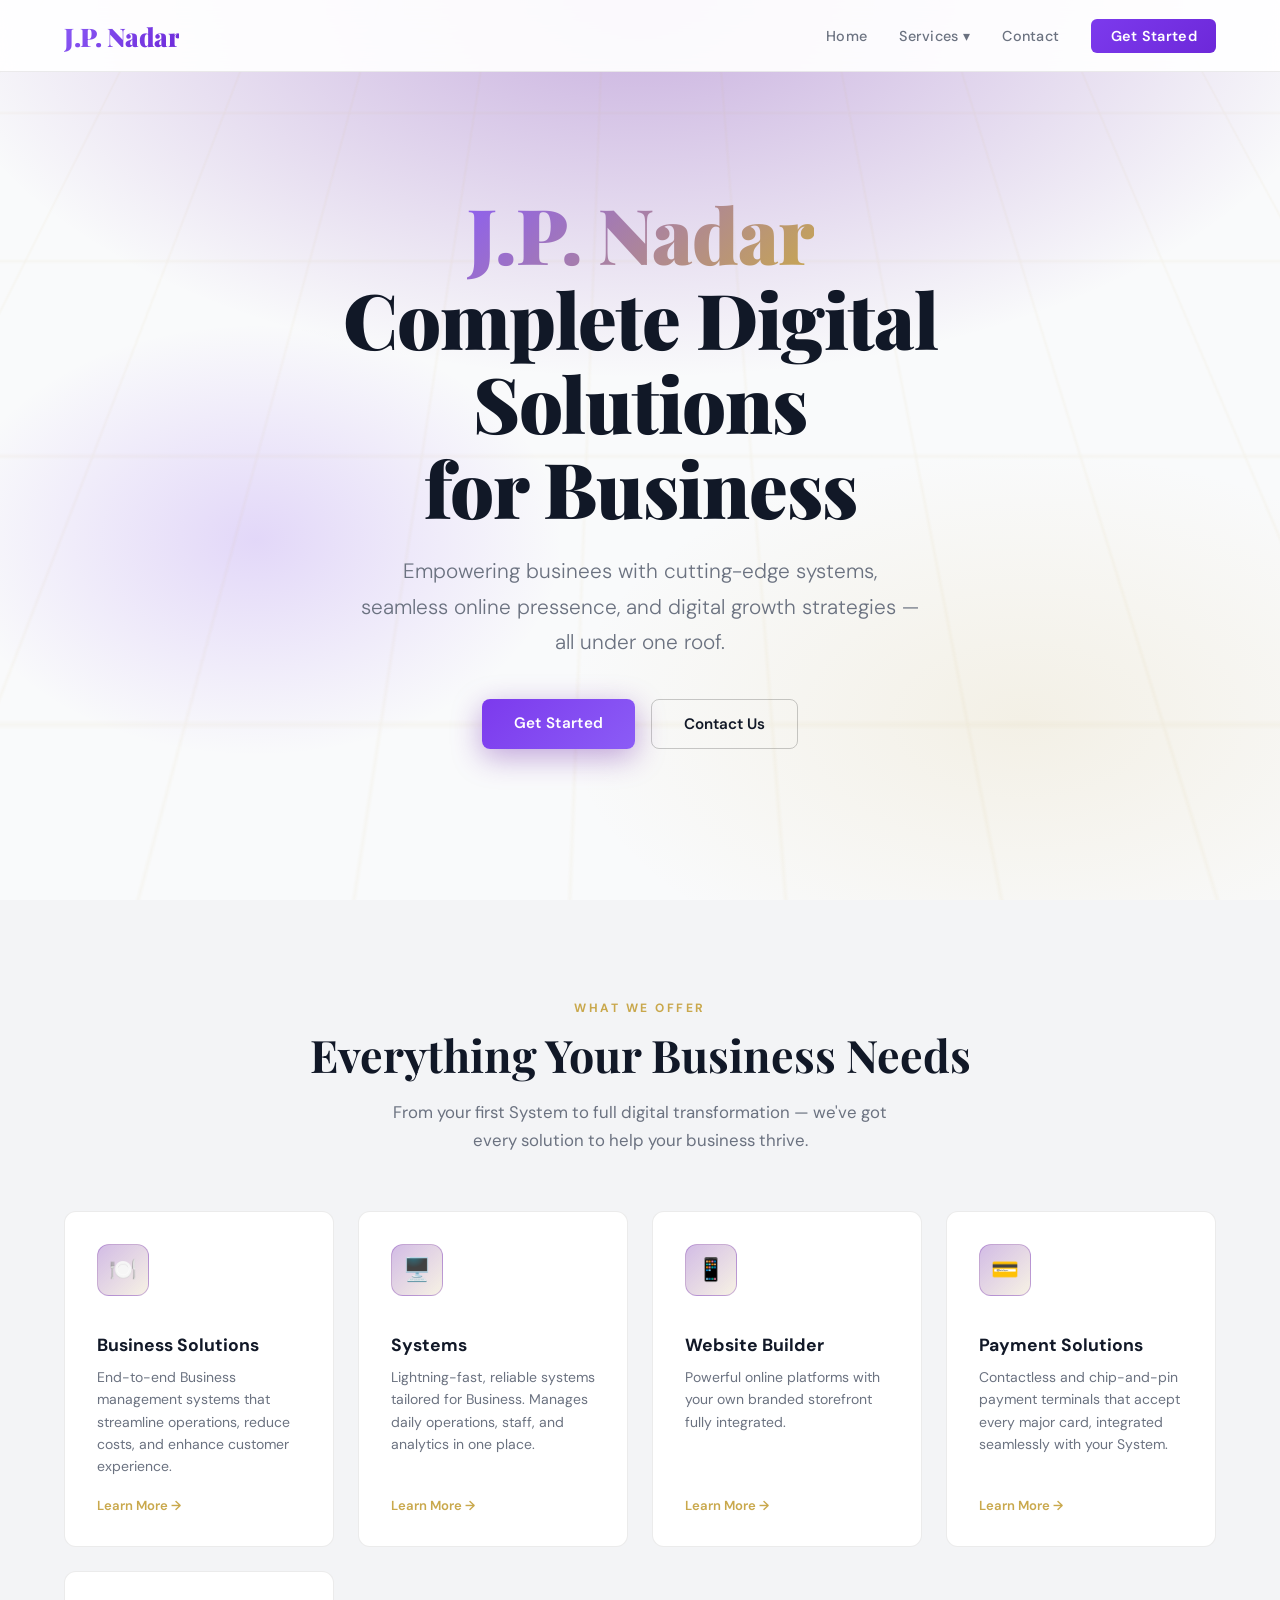
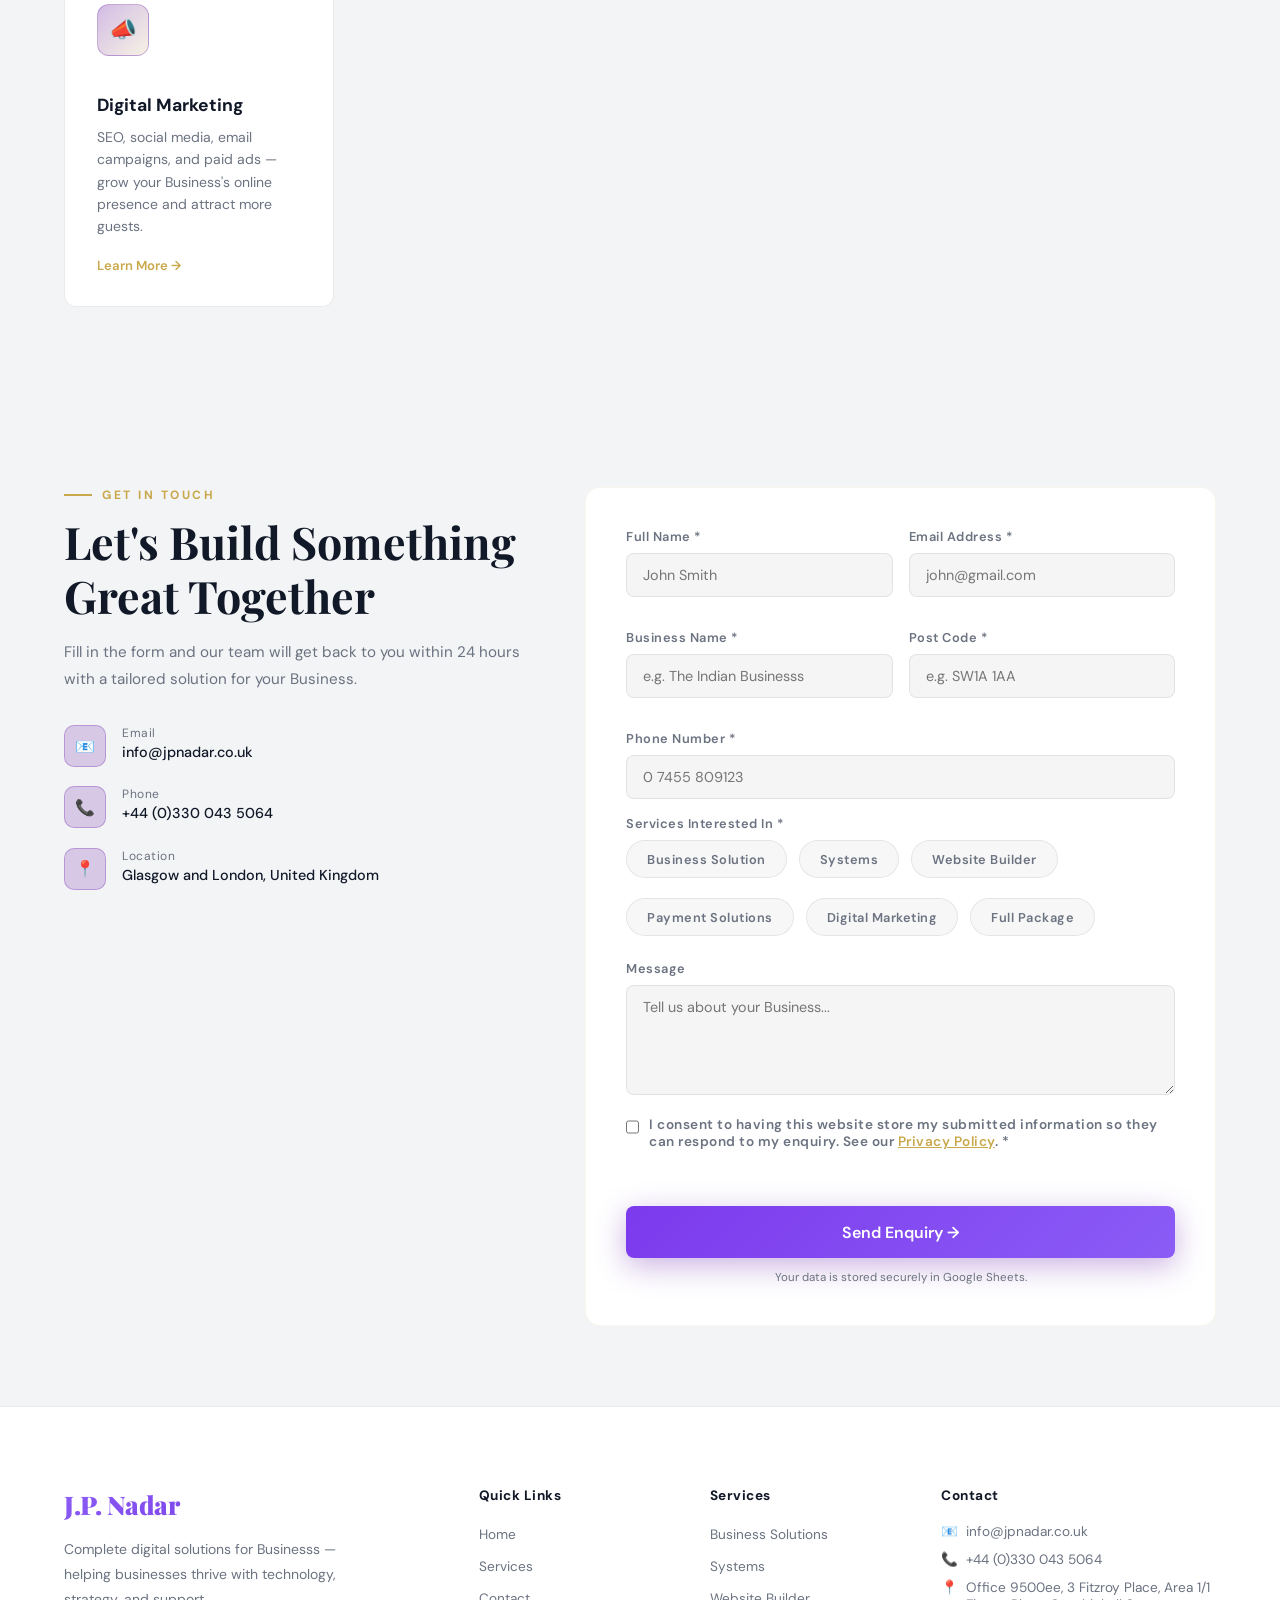
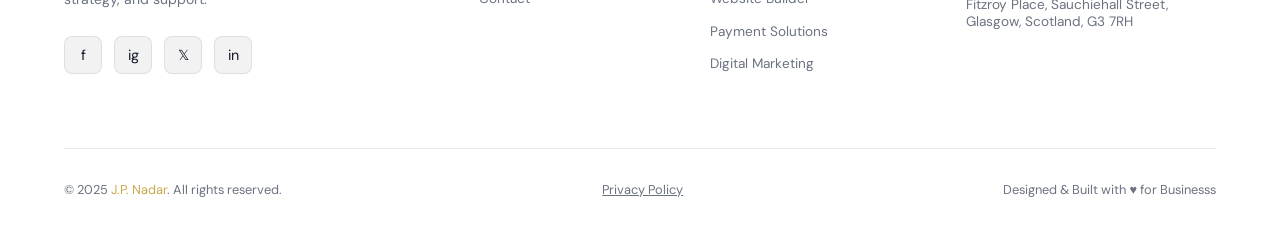
==== index.html @ ee92c598 "feat: final updates and fixes" ====
<!DOCTYPE html>
<html lang="en">

<head>
  <meta charset="UTF-8" />
  <meta name="viewport" content="width=device-width, initial-scale=1.0" />
  <title>J.P. Nadar | Complete Digital Solutions for Businesss and Takeaways</title>
  <meta name="description"
    content="J.P. Nadar provides complete digital solutions for Businesss — POS Systems, Online Ordering, Card Machines, Business Solutions, and Digital Marketing." />
  <meta name="keywords"
    content="Business POS, online ordering system, card machines, digital marketing, Business solutions, JP Nadar, Takeaways" />
  <meta name="author" content="J.P. Nadar" />
  <meta property="og:title" content="J.P. Nadar | Complete Digital Solutions for Businesss and Takeaways" />
  <meta property="og:description"
    content="Empowering Businesss with cutting-edge technology and digital solutions." />
  <meta property="og:type" content="website" />
  <link rel="preconnect" href="https://fonts.googleapis.com" />
  <link rel="preconnect" href="https://fonts.gstatic.com" crossorigin />
  <link
    href="https://fonts.googleapis.com/css2?family=Playfair+Display:wght@700;900&family=DM+Sans:wght@300;400;500;600&display=swap"
    rel="stylesheet" />
  <link rel="stylesheet" href="style.css">
  <script src="https://www.google.com/recaptcha/api.js" async defer></script>
</head>

<body>

  <!-- ── NAV ── -->
  <nav id="navbar">
    <a href="index.html" class="logo">J.P. Nadar</a>
    <ul class="nav-links">
      <li><a href="index.html">Home</a></li>
      <li class="dropdown">
        <a href="#">Services ▾</a>
        <div class="dropdown-menu">
          <a href="Business-solutions.html">Business Solutions</a>
          <a href="systems.html">Systems</a>
          <a href="website.html">Website Builder</a>
          <a href="payment-solutions.html">Payment Solutions</a>
          <a href="digital-marketing.html">Digital Marketing</a>
        </div>
      </li>
      <li><a href="#contact">Contact</a></li>
      <li><a href="#contact" class="nav-cta">Get Started</a></li>
    </ul>
    <div class="hamburger" onclick="toggleMenu()" id="hamburger">
      <span></span><span></span><span></span>
    </div>
  </nav>
  <div class="mobile-menu" id="mobileMenu">
    <a href="index.html">Home</a>

    <div
      style="padding: 15px 0 5px 0; color: var(--gold); font-size: 0.75rem; font-weight: 700; text-transform: uppercase; letter-spacing: 1px;">
      Our Services</div>

    <a href="Business-solutions.html" class="mobile-sub-link">🍽️ Business Solutions</a>
    <a href="systems.html" class="mobile-sub-link">🖥️ POS Systems</a>
    <a href="website.html" class="mobile-sub-link">📱 Online Ordering</a>
    <a href="payment-solutions.html" class="mobile-sub-link">💳 Payment Solutions</a>
    <a href="digital-marketing.html" class="mobile-sub-link">📣 Digital Marketing</a>

    <a href="#contact">Contact</a>
  </div>

  <section class="hero" id="home">
    <div class="hero-bg"></div>
    <div class="hero-grid"></div>


    <div class="hero-content">
      
      <h1><span class="h1-brand">J.P. Nadar</span><br />Complete Digital Solutions<br />for Business
      </h1>
      <p class="hero-tagline">Empowering businees with cutting-edge systems, seamless online pressence, and
        digital growth strategies — all under one roof.</p>
      <div class="hero-btns">
        <a href="#contact" class="btn-primary">Get Started</a>
        <a href="#contact" class="btn-outline">Contact Us</a>
      </div>
  </section>

  <!-- ── SERVICES ── -->
  <section class="services" id="services">
    <div class="text-center">
      <div class="section-label">What We Offer</div>
      <h2 class="section-title">Everything Your Business Needs</h2>
      <p class="section-sub">From your first System to full digital transformation — we've got every solution to help your
        business thrive.</p>
    </div>
    <div class="services-grid">
      <a href="Business-solutions.html" class="service-card">
        <div class="service-icon">🍽️</div>
        <h3>Business Solutions</h3>
        <p>End-to-end Business management systems that streamline operations, reduce costs, and enhance customer
          experience.</p>
        <span class="learn-more">Learn More →</span>
      </a>

      <a href="systems.html" class="service-card">
        <div class="service-icon">🖥️</div>
        <h3>Systems</h3>
        <p>Lightning-fast, reliable systems tailored for Business. Manages daily operations, staff, and analytics
          in one place.</p>
        <span class="learn-more">Learn More →</span>
      </a>

      <a href="website.html" class="service-card">
        <div class="service-icon">📱</div>
        <h3>Website Builder</h3>
        <p>Powerful online platforms with your own branded storefront fully integrated.
        </p>
        <span class="learn-more">Learn More →</span>
      </a>

      <a href="payment-solutions.html" class="service-card">
        <div class="service-icon">💳</div>
        <h3>Payment Solutions</h3>
        <p>Contactless and chip-and-pin payment terminals that accept every major card, integrated seamlessly with your
          System.</p>
        <span class="learn-more">Learn More →</span>
      </a>

      <a href="digital-marketing.html" class="service-card">
        <div class="service-icon">📣</div>
        <h3>Digital Marketing</h3>
        <p>SEO, social media, email campaigns, and paid ads — grow your Business's online presence and attract more
          guests.</p>
        <span class="learn-more">Learn More →</span>
      </a>
    </div>
    </div>
  </section>

  <!-- ── CONTACT ── -->
  <section class="contact" id="contact" style="background: var(--bg-section); padding: 80px 5%;">
    <div class="contact-container">

      <div class="contact-info">
        <div class="section-label">Get In Touch</div>
        <h2 class="section-title">Let's Build Something Great Together</h2>
        <p style="margin-bottom: 2rem; color: var(--text-muted);">Fill in the form and our team will get back to you
          within 24 hours with a tailored solution for your Business.</p>

        <div class="info-item">
          <div class="info-icon">📧</div>
          <div class="info-text">
            <div class="label">Email</div>
            <div class="value">info@jpnadar.co.uk</div>
          </div>
        </div>
        <div class="info-item">
          <div class="info-icon">📞</div>
          <div class="info-text">
            <div class="label">Phone</div>
            <div class="value">+44 (0)330 043 5064</div>
          </div>
        </div>
        <div class="info-item">
          <div class="info-icon">📍</div>
          <div class="info-text">
            <div class="label">Location</div>
            <div class="value">Glasgow and London, United Kingdom</div>
          </div>
        </div>
      </div>

      <div class="contact-form">
        <form id="contactForm" onsubmit="submitForm(event)" novalidate>
          <div class="form-row" style="display: grid; grid-template-columns: 1fr 1fr; gap: 1rem; margin-bottom: 1rem;">
            <div class="form-group">
              <label>Full Name *</label>
              <input type="text" id="fname" placeholder="John Smith" required />
              <p id="fname-error" class="error-msg"></p>
            </div>
            <div class="form-group">
              <label>Email Address *</label>
              <input type="email" id="femail" placeholder="john@gmail.com" required />
              <p id="femail-error" class="error-msg"></p>
            </div>
          </div>
          <div class="form-row" style="display: grid; grid-template-columns: 1fr 1fr; gap: 1rem; margin-bottom: 1rem;">
            <div class="form-group">
              <label>Business Name *</label>
              <input type="text" id="fBusiness" placeholder="e.g. The Indian Businesss" required />
              <p id="fBusiness-error" class="error-msg"></p>
            </div>
            <div class="form-group">
              <label>Post Code *</label>
              <input type="text" id="fpostcode" placeholder="e.g. SW1A 1AA" required />
              <p id="fpostcode-error" class="error-msg"></p>
            </div>
          </div>
          <div class="form-group" style="margin-bottom: 1rem;">
            <label>Phone Number *</label>
            <input type="tel" id="fphone" placeholder="0 7455 809123" inputmode="numeric" pattern="[+0-9]*"
              oninput="this.value = this.value.replace(/[^0-9+]/g, '')" required />
            <p id="fphone-error" class="error-msg"></p>
          </div>
          <div class="form-group">
            <label>Services Interested In *</label>
            <div class="modern-pill-group" id="fservice-group">
              <label class="modern-pill">
                <input type="checkbox" name="fservice" value="Online Ordering"
                  onchange="this.parentElement.classList.toggle('active', this.checked)">
                <span>Business Solution</span>
              </label>
              <label class="modern-pill">
                <input type="checkbox" name="fservice" value="POS Systems"
                  onchange="this.parentElement.classList.toggle('active', this.checked)">
                <span>Systems</span>
              </label>
              <label class="modern-pill">
                <input type="checkbox" name="fservice" value="Card Machines"
                  onchange="this.parentElement.classList.toggle('active', this.checked)">
                <span>Website Builder</span>
              </label>
              <label class="modern-pill">
                <input type="checkbox" name="fservice" value="Digital Marketing"
                  onchange="this.parentElement.classList.toggle('active', this.checked)">
                <span>Payment Solutions</span>
              </label>
              <label class="modern-pill">
                <input type="checkbox" name="fservice" value="All Services / Full Package"
                  onchange="this.parentElement.classList.toggle('active', this.checked)">
                <span>Digital Marketing</span>
              </label>
              <label class="modern-pill">
                <input type="checkbox" name="fservice" value="All Services / Full Package"
                  onchange="this.parentElement.classList.toggle('active', this.checked)">
                <span>Full Package</span>
              </label>
            </div>
            <p id="fservice-error" class="error-msg">Please select at least one service.</p>
          </div>
          <div class="form-group">
            <label>Message</label>
            <textarea id="fmessage" placeholder="Tell us about your Business..."></textarea>
          </div>

          <div class="form-group" style="margin-bottom: 1.5rem;">
            <label style="display: flex; align-items: flex-start; gap: 10px; cursor: pointer; font-size: 0.85rem; color: var(--text-muted);">
              <input type="checkbox" id="fgdpr" style="width: 18px; height: 18px; margin-top: 2px; accent-color: var(--purple-light); box-shadow: none;" required />
              <span>I consent to having this website store my submitted information so they can respond to my enquiry. See our <a href="privacy-policy.html" style="color: var(--gold); text-decoration: underline;">Privacy Policy</a>. *</span>
            </label>
            <p id="fgdpr-error" class="error-msg">You must consent to the data policy before submitting.</p>
          </div>

          <div class="form-group"
            style="margin-bottom: 2rem; display: flex; flex-direction: column; align-items: left;">
            <div class="g-recaptcha" data-sitekey="6Le4l6MsAAAAAFqZNDXZJ9kFDwoj0NK6xSuqjnqO" data-size="invisible"
              data-badge="inline" data-callback="onCaptchaResolved"></div>
          </div>
          <button type="submit" class="form-submit" id="submitBtn">Send Enquiry →</button>

          <div class="success-msg" id="successMsg">
            ✅ Thank you! Your enquiry has been submitted. We Will get back to you in next 24 Hours.
          </div>
          <p style="font-size:0.72rem;color:var(--text-muted);margin-top:0.75rem;text-align:center;">Your data is stored
            securely in Google Sheets.</p>
        </form>
      </div>

    </div>
  </section>

  <!-- ── FOOTER ── -->
  <footer>
    <div class="footer-grid">
      <div class="footer-brand">
        <a href="index.html" class="logo">J.P. Nadar</a>
        <p>Complete digital solutions for Businesss — helping businesses thrive with technology, strategy, and
          support.</p>
        <div class="footer-social">
          <a class="social-icon" href="#" aria-label="Facebook">f</a>
          <a class="social-icon" href="#" aria-label="Instagram">ig</a>
          <a class="social-icon" href="#" aria-label="Twitter">𝕏</a>
          <a class="social-icon" href="#" aria-label="LinkedIn">in</a>
        </div>
      </div>
      <div class="footer-col">
        <h4>Quick Links</h4>
        <ul>
          <li><a href="index.html">Home</a></li>
          <li><a href="#services">Services</a></li>
          <li><a href="#contact">Contact</a></li>
        </ul>
      </div>
      <div class="footer-col">
        <h4>Services</h4>
        <ul>
          <li><a href="Business-solutions.html">Business Solutions</a></li>
          <li><a href="systems.html">Systems</a></li>
          <li><a href="website.html">Website Builder</a></li>
          <li><a href="payment-solutions.html">Payment Solutions</a></li>
          <li><a href="digital-marketing.html">Digital Marketing</a></li>
        </ul>
      </div>
      <div class="footer-col">
        <h4>Contact</h4>
        <ul class="footer-contact">
          <li><span>📧</span><span>info@jpnadar.co.uk</span></li>
          <li><span>📞</span><span>+44 (0)330 043 5064</span></li>
          <li><span>📍</span><span>Office 9500ee, 3 Fitzroy Place, Area 1/1 Fitzroy Place, Sauchiehall Street, Glasgow, Scotland, G3 7RH
</span></li>
        </ul>
      </div>
    </div>
    <div class="footer-bottom">
      <p>© 2025 <span class="gold-line">J.P. Nadar</span>. All rights reserved.</p>
      <p><a href="privacy-policy.html" style="color: var(--text-muted); text-decoration: underline;">Privacy Policy</a></p>
      <p>Designed & Built with ♥ for Businesss</p>
    </div>
  </footer>

  <script>
    window.onCaptchaResolved = function (token) {
      if (window.resolveCaptcha) window.resolveCaptcha(token);
    };

    /* ── NAV SCROLL ── */
    window.addEventListener('scroll', () => {
      document.getElementById('navbar').style.background =
        window.scrollY > 40 ? 'rgba(255, 255, 255, 0.98)' : 'rgba(255, 255, 255, 0.92)';
    });

    /* ── MOBILE MENU ── */
    function toggleMenu() {
      document.getElementById('mobileMenu').classList.toggle('open');
    }

    // Automatically close the mobile menu when a user clicks a link inside it
    document.querySelectorAll('#mobileMenu a').forEach(link => {
      link.addEventListener('click', () => {
        document.getElementById('mobileMenu').classList.remove('open');
      });
    });

    

    /* ── FORM SUBMISSION TO GOOGLE SHEETS ── */
    async function submitForm(e) {
      e.preventDefault();
      const btn = document.getElementById('submitBtn');
      btn.textContent = 'Sending...'; btn.disabled = true;

      document.querySelectorAll('.error-msg').forEach(el => el.style.display = 'none');
      document.querySelectorAll('.form-group input').forEach(el => el.style.borderColor = '');

      let hasError = false;
      let firstErrorId = null;

      const showError = (id, msg) => {
        const input = document.getElementById(id);
        const errEl = document.getElementById(id + '-error');
        if (input) input.style.borderColor = '#ff4d4f';
        if (errEl) { errEl.textContent = msg; errEl.style.display = 'block'; }
        hasError = true;
        if (!firstErrorId) firstErrorId = id;
      };

      if (!document.getElementById('fname').value.trim()) showError('fname', 'Please enter your full name.');
      const emailVal = document.getElementById('femail').value.trim();
      if (!emailVal || !emailVal.includes('@')) showError('femail', 'Please enter a valid email address.');
      if (!document.getElementById('fBusiness').value.trim()) showError('fBusiness', 'Please enter your Business name.');
      if (!document.getElementById('fpostcode').value.trim()) showError('fpostcode', 'Please enter your post code.');
      if (!document.getElementById('fphone').value.trim()) showError('fphone', 'Please enter your phone number.');
      if (!document.getElementById('fgdpr').checked) showError('fgdpr', 'You must consent to the data policy before submitting.');

      const selectedCheckboxes = Array.from(document.querySelectorAll('input[name="fservice"]:checked'));
      if (selectedCheckboxes.length === 0) {
        document.getElementById('fservice-error').style.display = 'block';
        hasError = true;
        if (!firstErrorId) firstErrorId = 'fservice-group';
      }

      if (hasError) {
        if (firstErrorId) {
          document.getElementById(firstErrorId).scrollIntoView({ behavior: 'smooth', block: 'center' });
        }
        btn.textContent = 'Send Enquiry →';
        btn.disabled = false;
        return;
      }

      let captchaToken = '';
      if (typeof grecaptcha !== 'undefined') {
        try {
          captchaToken = await new Promise((resolve) => {
            window.resolveCaptcha = resolve;
            grecaptcha.execute();
          });
        } catch (err) { }
      }

      const selectedServices = selectedCheckboxes.map(cb => cb.value).join(', ');

      const payload = {
        name: document.getElementById('fname').value,
        email: document.getElementById('femail').value,
        Business: document.getElementById('fBusiness').value,
        postcode: document.getElementById('fpostcode').value,
        phone: document.getElementById('fphone').value,
        service: selectedServices,
        message: document.getElementById('fmessage').value,
        recaptcha: captchaToken,
        timestamp: new Date().toISOString()
      };

      // ── REPLACE THIS URL with your Google Apps Script Web App URL ──
      const GOOGLE_SCRIPT_URL = 'https://script.google.com/macros/s/AKfycbxVuBoL62cSXVy03VvVt6hOHtfmkoBnooWVwsv4fKHWiJqhxKmR7hkyhgvXHIP111V7/exec';

      try {
        await fetch(GOOGLE_SCRIPT_URL, {
          method: 'POST',
          mode: 'no-cors',
          headers: { 'Content-Type': 'application/json' },
          body: JSON.stringify(payload)
        });
        document.getElementById('contactForm').reset();
        document.querySelectorAll('.modern-pill').forEach(label => label.classList.remove('active'));
        if (typeof grecaptcha !== 'undefined') grecaptcha.reset();
        document.getElementById('successMsg').classList.add('show');
      } catch (err) {
        // Still show success — no-cors fetch always resolves
        document.getElementById('contactForm').reset();
        document.querySelectorAll('.modern-pill').forEach(label => label.classList.remove('active'));
        if (typeof grecaptcha !== 'undefined') grecaptcha.reset();
        document.getElementById('successMsg').classList.add('show');
      }
      btn.textContent = 'Send Enquiry →'; btn.disabled = false;
    }

    /* ── SCROLL REVEAL ── */
    const observer = new IntersectionObserver((entries) => {
      entries.forEach(e => {
        if (e.isIntersecting) {
          e.target.style.opacity = '1';
          e.target.style.transform = 'translateY(0)';
        }
      });
    }, { threshold: 0.1 });
    document.querySelectorAll('.service-card, .testimonial-card').forEach(el => {
      el.style.opacity = '0';
      el.style.transform = 'translateY(28px)';
      el.style.transition = 'opacity 0.5s ease, transform 0.5s ease';
      observer.observe(el);
    });

  </script>
</body>

</html>
---- style.css ----
:root {
  --gold: #C9A84C;
  --gold-light: #E8C96A;
  --gold-dark: #9A7A2E;
  --purple: #7C3AED;
  --purple-light: #8B5CF6;
  --purple-mid: #6D28D9;
  --bg-dark: #F9FAFB;
  --bg-card: #FFFFFF;
  --bg-section: #F3F4F6;
  --text-white: #111827;
  --text-muted: #6B7280;
  --border: rgba(0, 0, 0, 0.08);
  --radius: 12px;
}

* {
  -webkit-tap-highlight-color: transparent;
}

*,
*::before,
*::after {
  box-sizing: border-box;
  margin: 0;
  padding: 0;
}

html {
  scroll-behavior: smooth;
}

body {
  font-family: 'DM Sans', sans-serif;
  background: var(--bg-dark);
  color: var(--text-white);
  overflow-x: hidden;
}

a {
  text-decoration: none;
  color: inherit;
}

img {
  max-width: 100%;
  display: block;
}

/* ── NAV ── */
nav {
  position: fixed;
  top: 0;
  left: 0;
  right: 0;
  z-index: 1000;
  display: flex;
  align-items: center;
  justify-content: space-between;
  padding: 0 5%;
  height: 72px;
  background: rgba(255, 255, 255, 0.92);
  backdrop-filter: blur(18px);
  border-bottom: 1px solid var(--border);
  transition: background 0.3s;
}

.logo {
  font-family: 'Playfair Display', serif;
  font-size: 1.6rem;
  font-weight: 900;
  background: linear-gradient(135deg, var(--purple-light), var(--purple-mid));
  -webkit-background-clip: text;
  background-clip: text;
  -webkit-text-fill-color: transparent;
  letter-spacing: -0.5px;
}

.nav-links {
  display: flex;
  align-items: center;
  gap: 2rem;
  list-style: none;
}

.nav-links a {
  font-size: 0.9rem;
  font-weight: 500;
  color: var(--text-muted);
  transition: color 0.2s;
  letter-spacing: 0.3px;
}

.nav-links a:hover {
  color: var(--text-white);
}

.dropdown {
  position: relative;
}

.dropdown-menu {
  display: none;
  position: absolute;
  top: 100%;
  left: 50%;
  transform: translateX(-50%);
  background: var(--bg-card);
  border: 1px solid var(--border);
  border-radius: var(--radius);
  padding: 0.5rem 0;
  min-width: 220px;
  box-shadow: 0 20px 60px rgba(0, 0, 0, 0.5);
}

.dropdown:hover .dropdown-menu {
  display: block;
}

.dropdown-menu a {
  display: block;
  padding: 0.65rem 1.2rem;
  font-size: 0.875rem;
  color: var(--text-muted);
  transition: all 0.15s;
}

.dropdown-menu a:hover {
  color: var(--gold);
  background: rgba(201, 168, 76, 0.07);
  padding-left: 1.5rem;
}

.nav-cta {
  background: linear-gradient(135deg, var(--purple), var(--purple-mid));
  color: #fff !important;
  padding: 0.5rem 1.2rem;
  border-radius: 6px;
  font-weight: 600 !important;
  transition: opacity 0.2s !important;
}

.nav-cta:hover {
  opacity: 0.85;
  color: #fff !important;
}

.hamburger {
  display: none;
  flex-direction: column;
  gap: 5px;
  cursor: pointer;
}

.hamburger span {
  width: 24px;
  height: 2px;
  background: var(--text-white);
  border-radius: 2px;
  transition: 0.3s;
}

.mobile-menu {
  display: none;
  position: fixed;
  top: 72px;
  left: 0;
  right: 0;
  background: var(--bg-card);
  padding: 1.5rem 5%;
  border-bottom: 1px solid var(--border);
  z-index: 999;
  max-height: 0;
  opacity: 0;
  overflow: hidden;
  transition: max-height 0.3s ease-in-out, opacity 0.3s ease-in-out;
}

.mobile-menu.open {
  display: flex;
  flex-direction: column;
  max-height: 80vh;
  opacity: 1;
  overflow-y: auto;
}

.mobile-menu a {
  display: block;
  padding: 0.8rem 0;
  border-bottom: 1px solid var(--border);
  color: var(--text-muted);
  font-size: 0.95rem;
}

.mobile-menu a:hover {
  color: var(--gold);
}

/* ── HERO ── */
.hero {
  min-height: 100vh;
  display: flex;
  align-items: center;
  justify-content: center;
  text-align: center;
  padding: 120px 5% 80px;
  position: relative;
  overflow: hidden;
}

.hero-bg {
  position: absolute;
  inset: 0;
  z-index: 0;
  background: radial-gradient(ellipse 80% 60% at 50% 0%, rgba(107, 33, 168, 0.35) 0%, transparent 70%),
    radial-gradient(ellipse 60% 50% at 80% 80%, rgba(201, 168, 76, 0.12) 0%, transparent 60%),
    radial-gradient(ellipse 40% 40% at 20% 60%, rgba(124, 58, 237, 0.18) 0%, transparent 60%);
  animation: bgPulse 12s ease-in-out infinite alternate;
}

@keyframes bgPulse {
  0% { transform: scale(1); }
  100% { transform: scale(1.1); }
}

.hero-grid {
  position: absolute;
  inset: -50% -50% 0 -50%;
  z-index: 0;
  opacity: 0.1;
  background-image: linear-gradient(rgba(201, 168, 76, 0.5) 1px, transparent 1px),
    linear-gradient(90deg, rgba(201, 168, 76, 0.5) 1px, transparent 1px);
  background-size: 60px 60px;
  transform: perspective(100vh) rotateX(60deg) scale(1);
  transform-origin: center top;
  animation: gridMove 20s linear infinite;
}

@keyframes gridMove {
  from { transform: perspective(100vh) rotateX(60deg) translateY(0); }
  to { transform: perspective(100vh) rotateX(60deg) translateY(60px); }
}


.hero-content {
  position: relative;
  z-index: 1;
  max-width: 860px;
}

.hero-badge {
  display: inline-flex;
  align-items: center;
  gap: 8px;
  background: rgba(107, 33, 168, 0.25);
  border: 1px solid rgba(107, 33, 168, 0.4);
  color: var(--purple-light);
  padding: 0.4rem 1rem;
  border-radius: 50px;
  font-size: 0.8rem;
  font-weight: 600;
  letter-spacing: 1px;
  text-transform: uppercase;
  margin-bottom: 2rem;
  animation: fadeUp 0.6s ease both;
}

.hero-badge::before {
  content: '●';
  font-size: 0.5rem;
  animation: pulse 2s infinite;
}

@keyframes pulse {

  0%,
  100% {
    opacity: 1
  }

  50% {
    opacity: 0.3
  }
}

h1 {
  font-family: 'Playfair Display', serif;
  font-size: clamp(2.8rem, 6vw, 5.5rem);
  font-weight: 900;
  line-height: 1.1;
  letter-spacing: -1px;
  animation: fadeUp 0.6s 0.1s ease both;
}

.h1-brand {
  background: linear-gradient(135deg, var(--purple-light) 0%, var(--gold) 100%);
  -webkit-background-clip: text;
  -webkit-text-fill-color: transparent;
}

.hero-tagline {
  font-size: clamp(1rem, 2vw, 1.3rem);
  color: var(--text-muted);
  margin: 1.5rem auto 2.5rem;
  max-width: 560px;
  line-height: 1.7;
  font-weight: 300;
  animation: fadeUp 0.6s 0.2s ease both;
}

.hero-btns {
  display: flex;
  gap: 1rem;
  justify-content: center;
  flex-wrap: wrap;
  animation: fadeUp 0.6s 0.3s ease both;
}

.btn-primary {
  background: linear-gradient(135deg, var(--purple), var(--purple-light));
  color: #fff;
  padding: 0.85rem 2rem;
  border-radius: 8px;
  font-weight: 600;
  font-size: 0.95rem;
  letter-spacing: 0.3px;
  border: none;
  cursor: pointer;
  transition: transform 0.2s, box-shadow 0.2s;
  box-shadow: 0 8px 30px rgba(107, 33, 168, 0.4);
}

.btn-primary:hover {
  transform: translateY(-2px);
  box-shadow: 0 12px 40px rgba(107, 33, 168, 0.55);
}

.btn-outline {
  background: transparent;
  color: var(--text-white);
  padding: 0.85rem 2rem;
  border-radius: 8px;
  font-weight: 600;
  font-size: 0.95rem;
  border: 1px solid rgba(0, 0, 0, 0.2);
  cursor: pointer;
  transition: all 0.2s;
}

.btn-outline:hover {
  border-color: var(--gold);
  color: var(--gold);
}

.hero-stats {
  display: flex;
  gap: 3rem;
  justify-content: center;
  flex-wrap: wrap;
  margin-top: 5rem;
  padding-top: 3rem;
  border-top: 1px solid var(--border);
  animation: fadeUp 0.6s 0.4s ease both;
}

.stat-item {
  text-align: center;
}

.stat-num {
  font-family: 'Playfair Display', serif;
  font-size: 2.2rem;
  font-weight: 700;
  background: linear-gradient(135deg, var(--gold-light), var(--gold));
  -webkit-background-clip: text;
  -webkit-text-fill-color: transparent;
}

.stat-label {
  font-size: 0.8rem;
  color: var(--text-muted);
  margin-top: 4px;
  letter-spacing: 0.5px;
}

@keyframes fadeUp {
  from {
    opacity: 0;
    transform: translateY(24px)
  }

  to {
    opacity: 1;
    transform: translateY(0)
  }
}

/* ── SECTION BASE ── */
section {
  padding: 100px 5%;
}

.section-label {
  font-size: 0.75rem;
  font-weight: 700;
  letter-spacing: 2.5px;
  text-transform: uppercase;
  color: var(--gold);
  margin-bottom: 0.75rem;
  display: flex;
  align-items: center;
  gap: 10px;
}

.section-label::before {
  content: '';
  width: 28px;
  height: 2px;
  background: var(--gold);
  flex-shrink: 0;
}

.section-title {
  font-family: 'Playfair Display', serif;
  font-size: clamp(2rem, 3.5vw, 3rem);
  font-weight: 700;
  line-height: 1.2;
  margin-bottom: 1rem;
}

.section-sub {
  color: var(--text-muted);
  font-size: 1.05rem;
  line-height: 1.7;
  max-width: 520px;
}

.text-center {
  text-align: center;
}

.text-center .section-label {
  justify-content: center;
}

.text-center .section-label::before {
  display: none;
}

.text-center .section-sub {
  margin: 0 auto;
}

/* ── SERVICES ── */
.services {
  background: var(--bg-section);
}

.services-grid {
  display: grid;
  grid-template-columns: repeat(auto-fit, minmax(260px, 1fr));
  gap: 1.5rem;
  margin-top: 3.5rem;
}

.service-card {
  display: flex;
  flex-direction: column;
  text-decoration: none !important;
  /* Removes underlines */
  color: inherit;
  /* Keeps text from turning blue */
  background: var(--bg-card);
  border: 1px solid var(--border);
  border-radius: var(--radius);
  padding: 2rem;
  transition: all 0.3s ease;
  height: 100%;
  /* Ensures all cards are same height */
}

.service-card::before {
  content: '';
  position: absolute;
  inset: 0;
  background: linear-gradient(135deg, rgba(107, 33, 168, 0.06), transparent);
  opacity: 0;
  transition: opacity 0.3s;
}

.service-card:hover {
  border-color: rgba(107, 33, 168, 0.5);
  transform: translateY(-4px);
  box-shadow: 0 20px 50px rgba(0, 0, 0, 0.4);
}

.service-card:hover::before {
  opacity: 1;
}

.service-icon {
  width: 52px;
  height: 52px;
  border-radius: 12px;
  background: linear-gradient(135deg, rgba(107, 33, 168, 0.3), rgba(201, 168, 76, 0.15));
  display: flex;
  align-items: center;
  justify-content: center;
  font-size: 1.4rem;
  margin-bottom: 1.2rem;
  border: 1px solid rgba(107, 33, 168, 0.3);
}

.service-card h3 {
  color: var(--text-white);
  margin: 1.2rem 0 0.6rem;
  font-size: 1.1rem;
}

.service-card p {
  color: var(--text-muted);
  font-size: 0.875rem;
  line-height: 1.6;
  margin-bottom: 1.2rem;
  flex-grow: 1;
  /* Pushes 'Learn More' to the bottom */
}

.learn-more {
  font-size: 0.82rem;
  font-weight: 600;
  color: var(--gold);
  display: inline-flex;
  align-items: center;
  gap: 6px;
  transition: gap 0.2s;
}

.learn-more:hover {
  gap: 10px;
}

/* ── CLIENTS ── */
.clients {
  background: var(--bg-dark);
  overflow: hidden;
}

.clients-inner {
  max-width: 1200px;
  margin: 0 auto;
}

.carousel-track-wrap {
  overflow: hidden;
  margin-top: 3.5rem;
  position: relative;
}

.carousel-track-wrap::before,
.carousel-track-wrap::after {
  content: '';
  position: absolute;
  top: 0;
  bottom: 0;
  width: 120px;
  z-index: 2;
}

.carousel-track-wrap::before {
  left: 0;
  background: linear-gradient(90deg, var(--bg-dark), transparent);
}

.carousel-track-wrap::after {
  right: 0;
  background: linear-gradient(-90deg, var(--bg-dark), transparent);
}

.carousel-track {
  display: flex;
  gap: 1.5rem;
  animation: scroll 30s linear infinite;
  width: max-content;
}

.carousel-track:hover {
  animation-play-state: paused;
}

@keyframes scroll {
  from {
    transform: translateX(0)
  }

  to {
    transform: translateX(-50%)
  }
}

.client-card {
  width: 200px;
  background: var(--bg-card);
  border: 1px solid var(--border);
  border-radius: var(--radius);
  padding: 1.5rem 1.2rem;
  display: flex;
  flex-direction: column;
  align-items: center;
  gap: 0.8rem;
  transition: border-color 0.3s, transform 0.3s;
  flex-shrink: 0;
  cursor: pointer;
  text-decoration: none;
}

.client-card:hover {
  border-color: var(--gold);
  transform: translateY(-3px);
}

.client-logo {
  width: 70px;
  height: 70px;
  border-radius: 50%;
  background: linear-gradient(135deg, var(--purple), var(--gold-dark));
  display: flex;
  align-items: center;
  justify-content: center;
  font-size: 1.6rem;
  font-weight: 900;
  font-family: 'Playfair Display', serif;
  color: #fff;
  flex-shrink: 0;
}

.client-name {
  font-size: 0.85rem;
  font-weight: 600;
  text-align: center;
  color: var(--text-white);
}

.client-type {
  font-size: 0.75rem;
  color: var(--text-muted);
  text-align: center;
}

.testimonials-grid {
  display: grid;
  grid-template-columns: repeat(auto-fit, minmax(280px, 1fr));
  gap: 1.5rem;
  margin-top: 3rem;
}

.testimonial-card {
  background: var(--bg-card);
  border: 1px solid var(--border);
  border-radius: var(--radius);
  padding: 1.8rem;
  position: relative;
}

.testimonial-card::before {
  content: '"';
  position: absolute;
  top: 1rem;
  right: 1.5rem;
  font-family: 'Playfair Display', serif;
  font-size: 4rem;
  color: rgba(107, 33, 168, 0.2);
  line-height: 1;
}

.testimonial-card p {
  font-size: 0.9rem;
  color: var(--text-muted);
  line-height: 1.7;
  margin-bottom: 1.2rem;
}

.testimonial-author {
  display: flex;
  align-items: center;
  gap: 0.75rem;
}

.author-avatar {
  width: 40px;
  height: 40px;
  border-radius: 50%;
  background: linear-gradient(135deg, var(--purple), var(--gold));
  display: flex;
  align-items: center;
  justify-content: center;
  font-weight: 700;
  font-size: 0.85rem;
  color: #fff;
  flex-shrink: 0;
}

.author-name {
  font-size: 0.85rem;
  font-weight: 600;
}

.author-role {
  font-size: 0.75rem;
  color: var(--text-muted);
}

.stars {
  color: var(--gold);
  font-size: 0.75rem;
  margin-bottom: 0.6rem;
  letter-spacing: 2px;
}

/* ── CONTACT ── */
.contact {
  background: var(--bg-section);
}

.contact-grid {
  display: grid;
  grid-template-columns: 1fr 1.4fr;
  gap: 4rem;
  margin-top: 3.5rem;
  align-items: start;
}

.contact-info h3 {
  font-family: 'Playfair Display', serif;
  font-size: 1.6rem;
  margin-bottom: 1.2rem;
}

.contact-info p {
  color: var(--text-muted);
  line-height: 1.8;
  margin-bottom: 2rem;
  font-size: 0.95rem;
}

.info-item {
  display: flex;
  align-items: flex-start;
  gap: 1rem;
  margin-bottom: 1.2rem;
}

.info-icon {
  width: 42px;
  height: 42px;
  border-radius: 10px;
  background: rgba(107, 33, 168, 0.2);
  border: 1px solid rgba(107, 33, 168, 0.3);
  display: flex;
  align-items: center;
  justify-content: center;
  font-size: 1rem;
  flex-shrink: 0;
}

.info-text .label {
  font-size: 0.75rem;
  color: var(--text-muted);
  letter-spacing: 0.5px;
  margin-bottom: 2px;
}

.info-text .value {
  font-size: 0.9rem;
  font-weight: 500;
}

.contact-form {
  background: var(--bg-card);
  border: 1px solid var(--border);
  border-radius: var(--radius);
  padding: 2.5rem;
}

.form-row {
  display: grid;
  grid-template-columns: 1fr 1fr;
  gap: 1rem;
  margin-bottom: 1rem;
}

.form-group {
  margin-bottom: 1rem;
}

.form-group label {
  display: block;
  font-size: 0.8rem;
  font-weight: 600;
  letter-spacing: 0.5px;
  margin-bottom: 0.5rem;
  color: var(--text-muted);
}

.form-group input,
.form-group select,
.form-group textarea {
  width: 100%;
  background: rgba(0, 0, 0, 0.04);
  border: 1px solid var(--border);
  border-radius: 8px;
  padding: 0.75rem 1rem;
  color: var(--text-white);
  font-family: 'DM Sans', sans-serif;
  font-size: 0.9rem;
  transition: border-color 0.2s, box-shadow 0.2s;
  outline: none;
}

.form-group input:focus,
.form-group select:focus,
.form-group textarea:focus {
  border-color: var(--purple-light);
  box-shadow: 0 0 0 3px rgba(147, 51, 234, 0.15);
}

.form-group select {
  cursor: pointer;
}

.form-group select option {
  background: var(--bg-card);
}

.form-group textarea {
  resize: vertical;
  min-height: 110px;
}

.form-submit {
  width: 100%;
  background: linear-gradient(135deg, var(--purple), var(--purple-light));
  color: #fff;
  border: none;
  padding: 0.95rem;
  border-radius: 8px;
  font-family: 'DM Sans', sans-serif;
  font-size: 1rem;
  font-weight: 600;
  cursor: pointer;
  transition: transform 0.2s, box-shadow 0.2s;
  box-shadow: 0 8px 30px rgba(107, 33, 168, 0.35);
}

.form-submit:hover {
  transform: translateY(-2px);
  box-shadow: 0 12px 40px rgba(107, 33, 168, 0.5);
}

.success-msg {
  display: none;
  background: rgba(16, 185, 129, 0.15);
  border: 1px solid rgba(16, 185, 129, 0.3);
  border-radius: 8px;
  padding: 1rem 1.2rem;
  text-align: center;
  color: #34D399;
  font-weight: 600;
  margin-top: 1rem;
}

.success-msg.show {
  display: block;
}

/* ── FOOTER ── */
footer {
  background: #FFFFFF;
  border-top: 1px solid var(--border);
  padding: 5rem 5% 2rem;
}

.footer-grid {
  display: grid;
  grid-template-columns: 2fr 1fr 1fr 1.5fr;
  gap: 3rem;
  margin-bottom: 4rem;
}

.footer-brand .logo {
  display: block;
  margin-bottom: 1rem;
}

.footer-brand p {
  font-size: 0.875rem;
  color: var(--text-muted);
  line-height: 1.8;
  max-width: 280px;
}

.footer-social {
  display: flex;
  gap: 0.75rem;
  margin-top: 1.5rem;
}

.social-icon {
  width: 38px;
  height: 38px;
  border-radius: 8px;
  background: rgba(0, 0, 0, 0.05);
  border: 1px solid var(--border);
  display: flex;
  align-items: center;
  justify-content: center;
  font-size: 0.9rem;
  transition: all 0.2s;
  cursor: pointer;
}

.social-icon:hover {
  background: var(--purple);
  border-color: var(--purple);
  transform: translateY(-2px);
}

.footer-col h4 {
  font-size: 0.85rem;
  font-weight: 700;
  letter-spacing: 0.5px;
  margin-bottom: 1.2rem;
  color: var(--text-white);
}

.footer-col ul {
  list-style: none;
}

.footer-col ul li {
  margin-bottom: 0.7rem;
}

.footer-col ul li a {
  font-size: 0.85rem;
  color: var(--text-muted);
  transition: color 0.2s;
}

.footer-col ul li a:hover {
  color: var(--gold);
}

.footer-contact li {
  font-size: 0.85rem;
  color: var(--text-muted);
  display: flex;
  gap: 0.5rem;
  align-items: flex-start;
}

.footer-contact li span:first-child {
  flex-shrink: 0;
}

.footer-bottom {
  border-top: 1px solid var(--border);
  padding-top: 2rem;
  display: flex;
  justify-content: space-between;
  align-items: center;
  flex-wrap: wrap;
  gap: 1rem;
}

.footer-bottom p {
  font-size: 0.8rem;
  color: var(--text-muted);
}

.gold-line {
  color: var(--gold);
}

/* ── RESPONSIVE ── */
@media(max-width:1024px) {
  .contact-grid {
    grid-template-columns: 1fr;
  }

  .footer-grid {
    grid-template-columns: 1fr 1fr;
  }
}

@media(max-width:768px) {
  .nav-links {
    display: none;
  }

  .hamburger {
    display: flex;
  }

  .hero {
    padding: 100px 5% 60px;
  }

  .hero-stats {
    gap: 2rem;
  }

  .form-row {
    grid-template-columns: 1fr;
  }

  .footer-grid {
    grid-template-columns: 1fr;
    gap: 2rem;
  }

  .footer-bottom {
    flex-direction: column;
    text-align: center;
  }
}

.mobile-sub-link {
  padding-left: 1.5rem !important;
  font-size: 0.9rem !important;
  color: var(--text-muted) !important;
  border-bottom: 1px solid rgba(0, 0, 0, 0.03) !important;
}


.checkbox-grid {
  display: grid;
  grid-template-columns: 1fr 1fr;
  /* Two columns like your screenshot */
  gap: 12px 20px;
  margin-top: 10px;
}

.check-item {
  display: flex;
  align-items: center;
  /* Vertically centers checkbox with text */
  gap: 10px;
  cursor: pointer;
  font-size: 0.9rem;
  color: var(--text-muted);
  transition: color 0.2s;
}

/* This is the secret sauce: it stops the checkbox from 
   acting like your big text inputs */
.check-item input[type="checkbox"] {
  width: 18px !important;
  height: 18px !important;
  margin: 0 !important;
  cursor: pointer;
  accent-color: var(--purple-light);
  /* Makes it purple when ticked */
  /* Remove any background/border shadows from global input styles */
  box-shadow: none !important;
}

.check-item:hover {
  color: var(--text-white);
}

/* Mobile fix: stack them in one column on small screens */
@media (max-width: 480px) {
  .checkbox-grid {
    grid-template-columns: 1fr;
  }
}

.client-img {
  width: 100%;
  height: 100%;
  border-radius: 60%;
  /* Keeps it circular */
  object-fit: contain;
  /* Shows the full logo without cropping */
  background: white;
  /* Gives logos with transparency a clean background */
  padding: 5px;
  /* Adds a little breathing room inside the circle */
}

/* Ensure the container doesn't cut off the image */
.client-logo {
  overflow: hidden;
  display: flex;
  align-items: center;
  justify-content: center;
}


/* ── HOME PAGE CONTACT LAYOUT FIX ── */
.contact-container {
  display: flex;
  flex-direction: row;
  /* Horizontal on Web */
  gap: 4rem;
  max-width: 1200px;
  margin: 0 auto;
  align-items: flex-start;
}

.contact-info {
  flex: 1;
  /* Left Half */
}

.contact-form {
  flex: 1.2;
  /* Right Half */
  background: #FFFFFF;
  padding: 2.5rem;
  border-radius: 15px;
  border: 1px solid rgba(201, 168, 76, 0.1);
}

/* 📱 MOBILE FIX ── */
@media (max-width: 992px) {
  .contact-container {
    flex-direction: column !important;
    /* Stacks vertically */
    gap: 3rem;
  }

  .form-row {
    grid-template-columns: 1fr !important;
    /* Single column inputs */
    gap: 1rem !important;
  }

  .contact-form {
    width: 100%;
    padding: 1.5rem !important;
  }
}

/* ── MODERN PILL CHECKBOXES ── */
.modern-pill-group {
  display: flex;
  flex-wrap: wrap;
  gap: 0.75rem;
  margin-top: 0.5rem;
}

.modern-pill {
  position: relative;
  display: inline-flex;
  align-items: center;
  justify-content: center;
  padding: 0.6rem 1.25rem;
  font-size: 0.85rem;
  font-weight: 600;
  color: var(--text-muted);
  background: rgba(0, 0, 0, 0.03);
  border: 1px solid var(--border);
  border-radius: 50px;
  cursor: pointer;
  transition: all 0.25s ease;
  user-select: none;
}

.modern-pill:hover {
  border-color: rgba(201, 168, 76, 0.4);
  color: var(--text-white);
  background: rgba(0, 0, 0, 0.07);
}

.modern-pill input[type="checkbox"] {
  position: absolute;
  opacity: 0;
  width: 0;
  height: 0;
}

.modern-pill.active {
  background: linear-gradient(135deg, var(--purple-mid), var(--purple-light));
  border-color: var(--purple-light);
  color: #fff;
  box-shadow: 0 4px 15px rgba(147, 51, 234, 0.35);
}

/* ── ERROR MESSAGE STYLES ── */
.error-msg {
  color: #ff4d4f;
  font-size: 0.75rem;
  margin-top: 0.4rem;
  display: none;
  font-weight: 500;
}
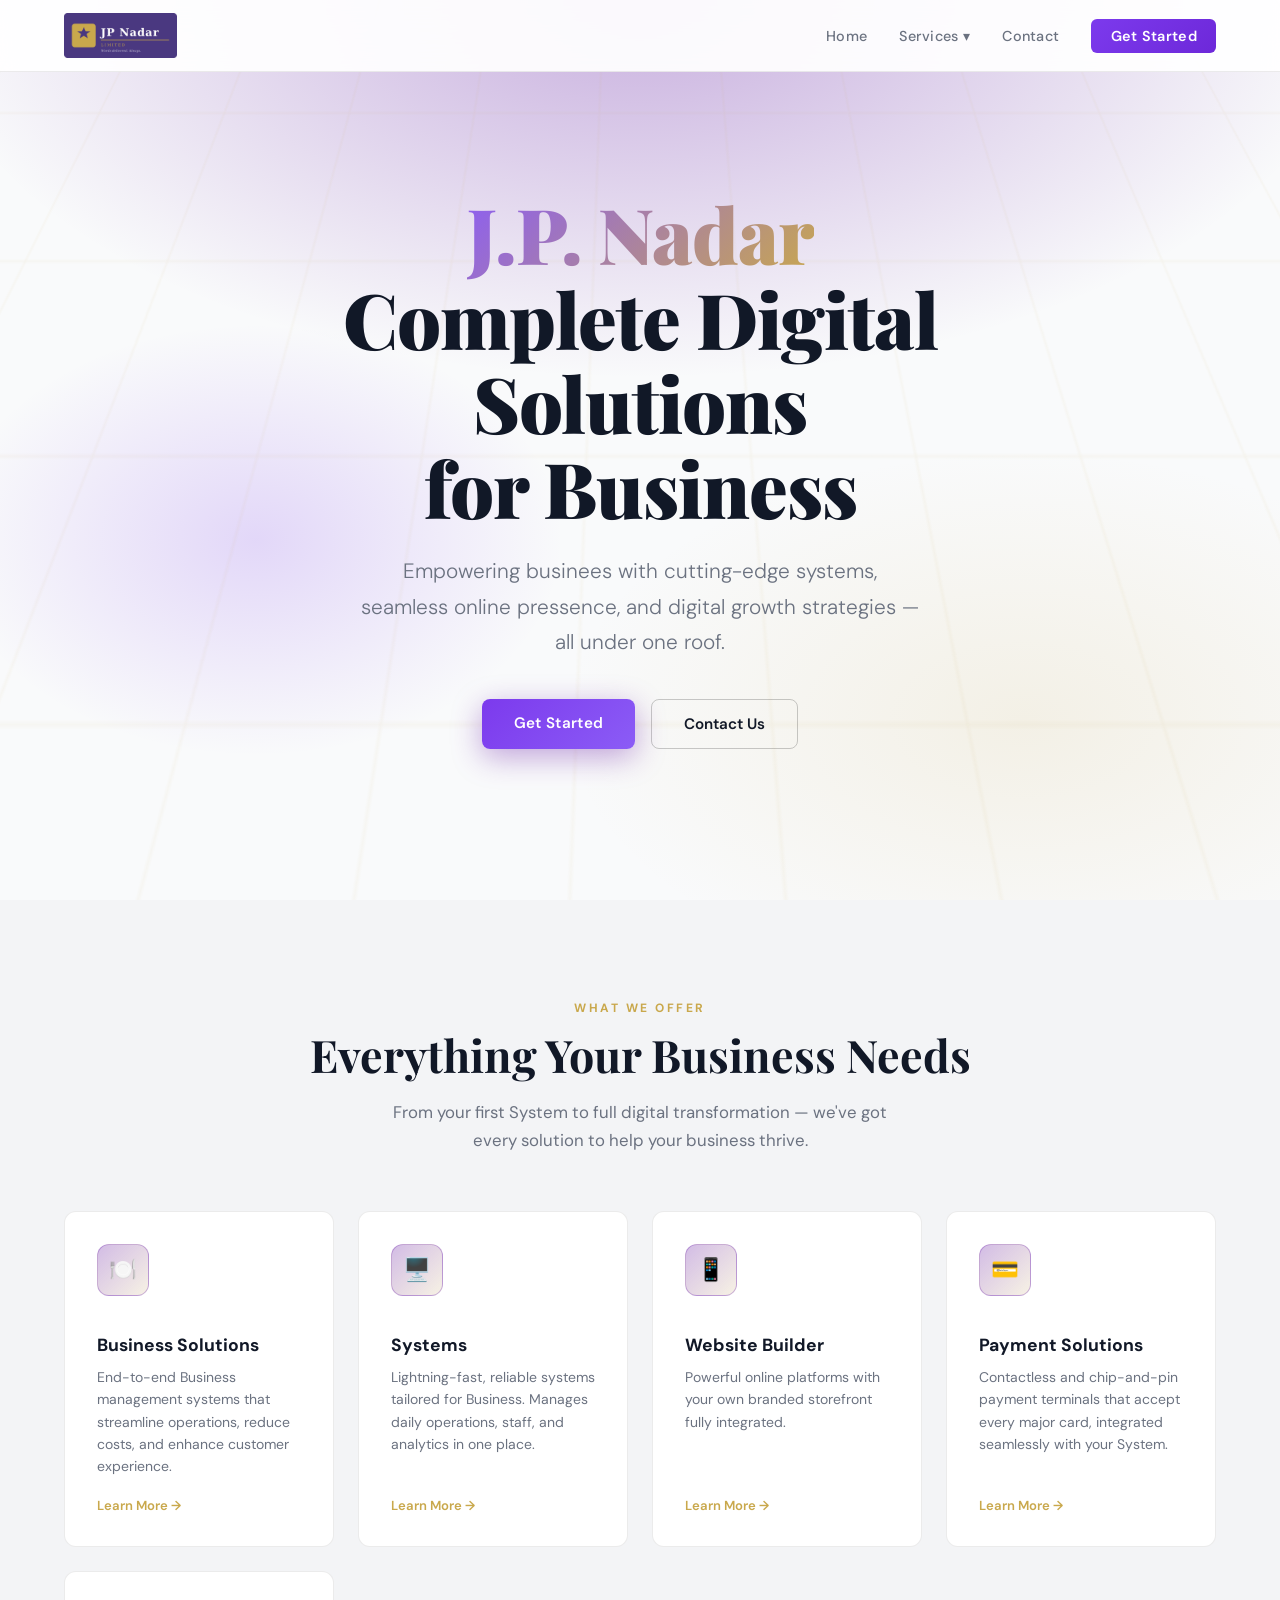
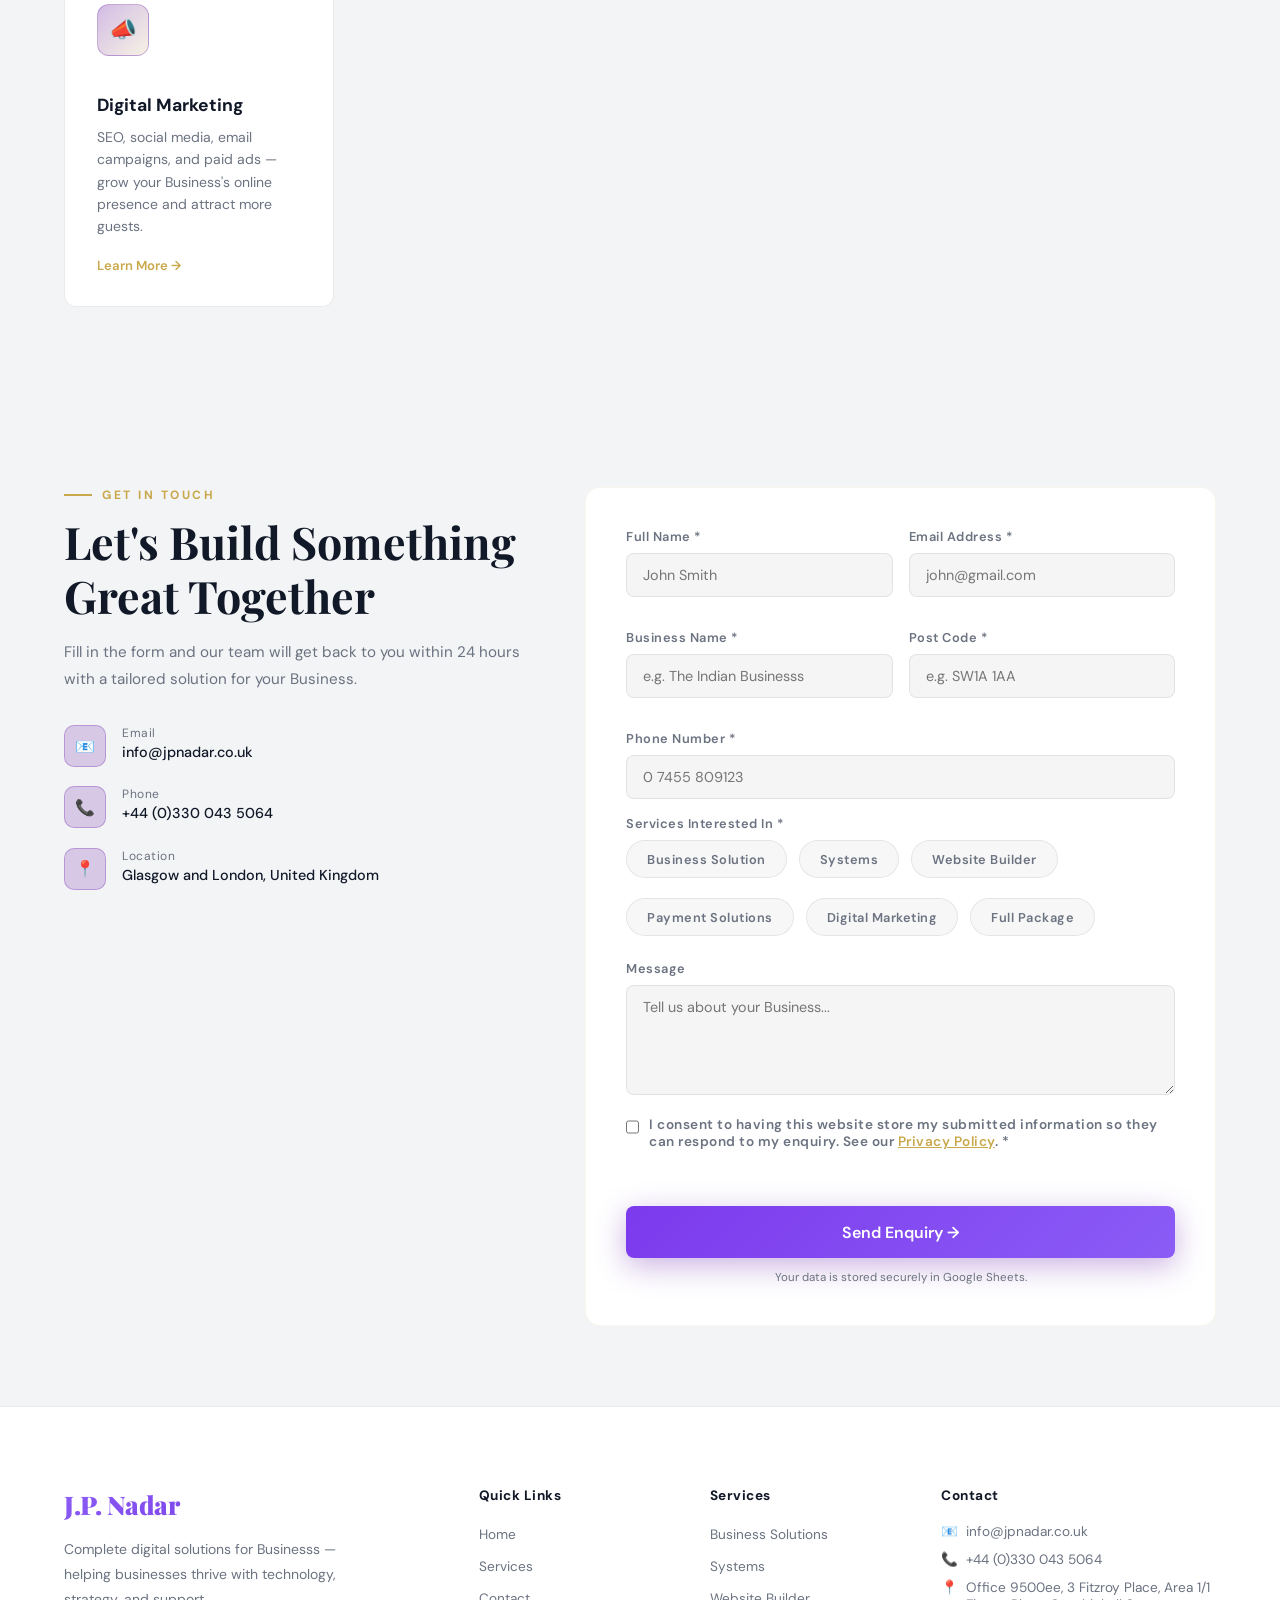
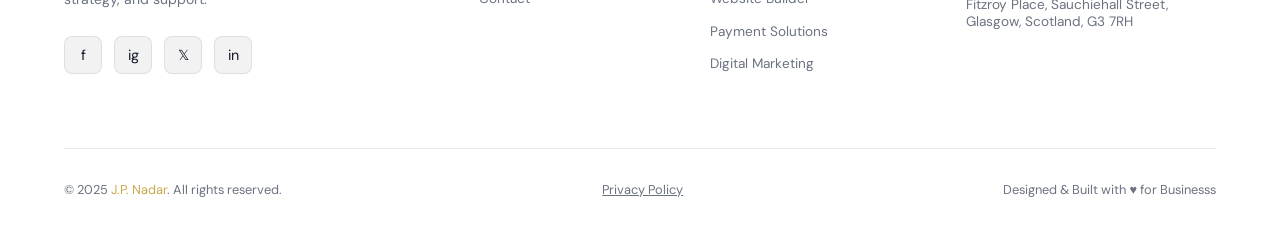
==== commit b44b3a23: "logo added" ====
--- a/index.html
+++ b/index.html
@@ -27,7 +27,7 @@
 
   <!-- ── NAV ── -->
   <nav id="navbar">
-    <a href="index.html" class="logo">J.P. Nadar</a>
+    <a href="index.html" class="header-logo"><img src="images/logo.png" alt="J.P. Nadar Logo" /></a>
     <ul class="nav-links">
       <li><a href="index.html">Home</a></li>
       <li class="dropdown">
@@ -55,8 +55,8 @@
       Our Services</div>
 
     <a href="Business-solutions.html" class="mobile-sub-link">🍽️ Business Solutions</a>
-    <a href="systems.html" class="mobile-sub-link">🖥️ POS Systems</a>
-    <a href="website.html" class="mobile-sub-link">📱 Online Ordering</a>
+    <a href="systems.html" class="mobile-sub-link">🖥️ Systems</a>
+    <a href="website.html" class="mobile-sub-link">📱 Website Builder</a>
     <a href="payment-solutions.html" class="mobile-sub-link">💳 Payment Solutions</a>
     <a href="digital-marketing.html" class="mobile-sub-link">📣 Digital Marketing</a>
 
--- a/style.css
+++ b/style.css
@@ -76,6 +76,11 @@
   letter-spacing: -0.5px;
 }
 
+.header-logo img {
+  height: 45px;
+  width: auto;
+}
+
 .nav-links {
   display: flex;
   align-items: center;
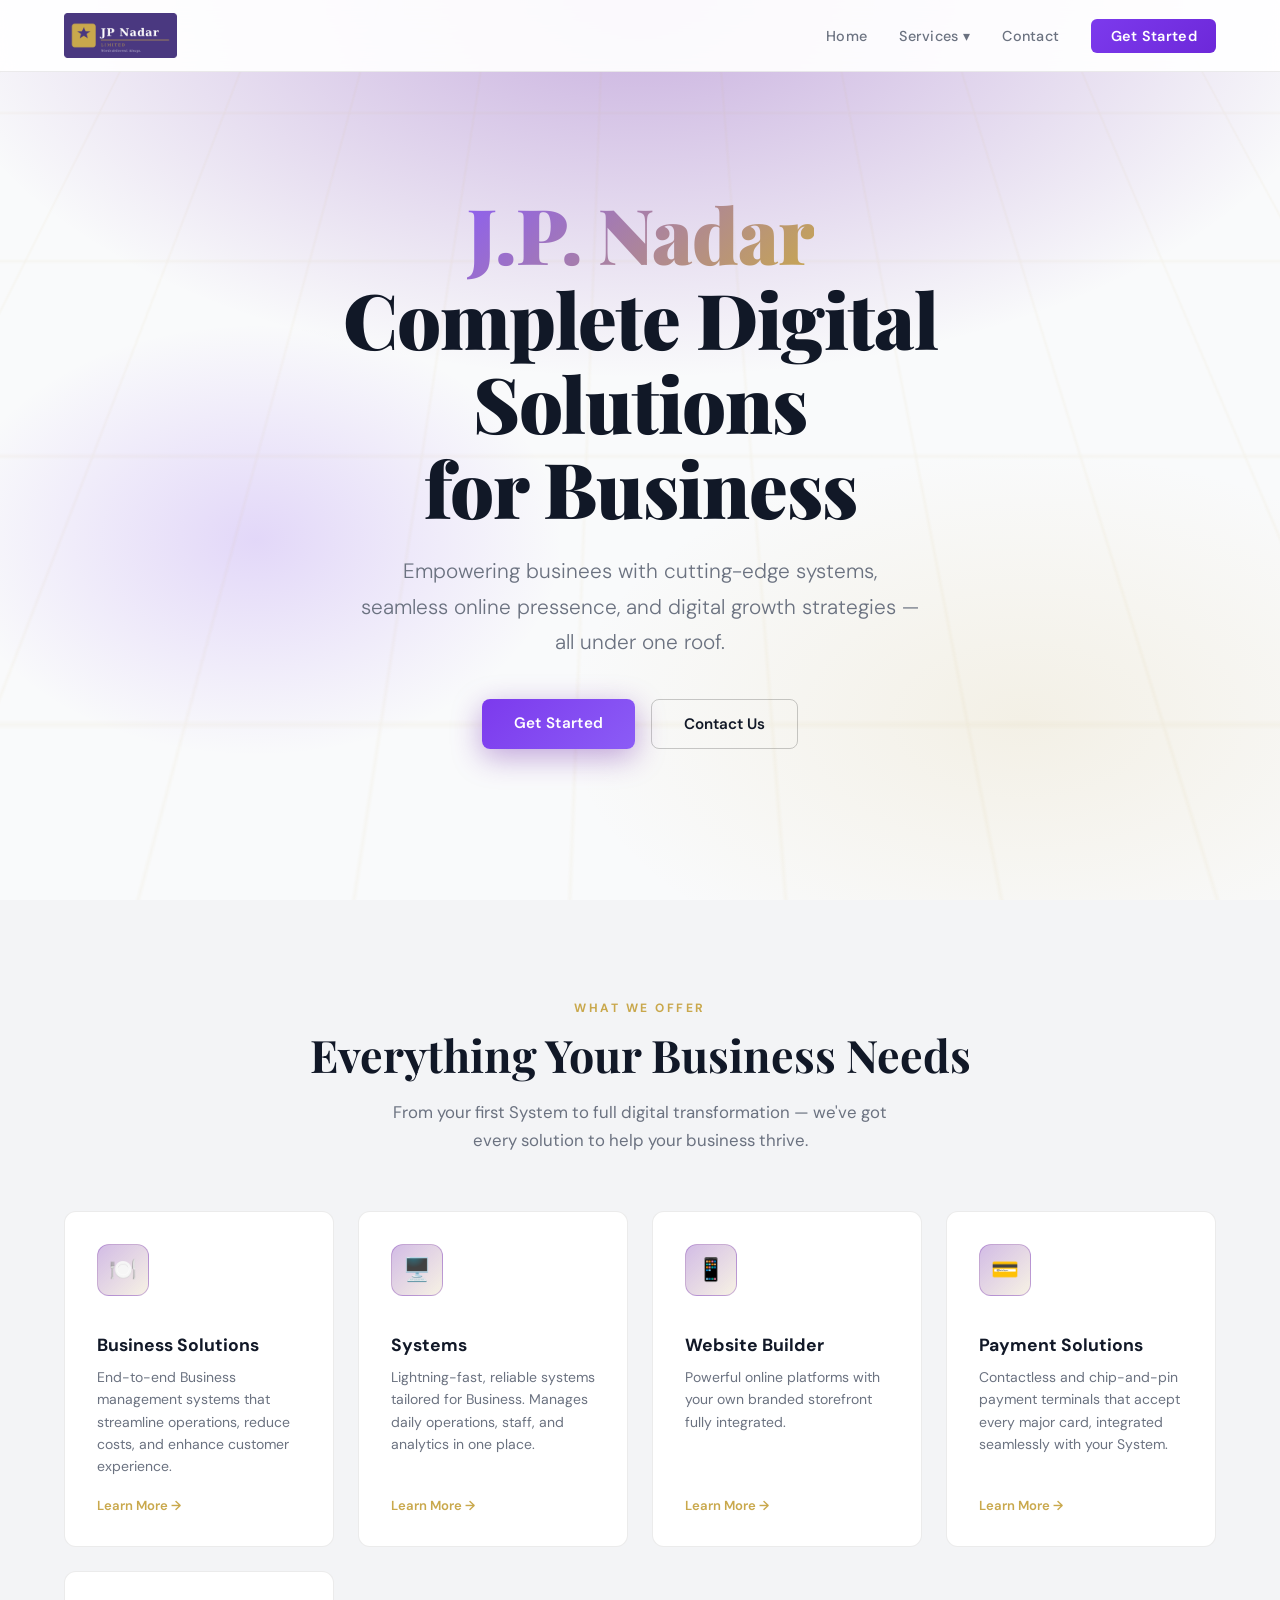
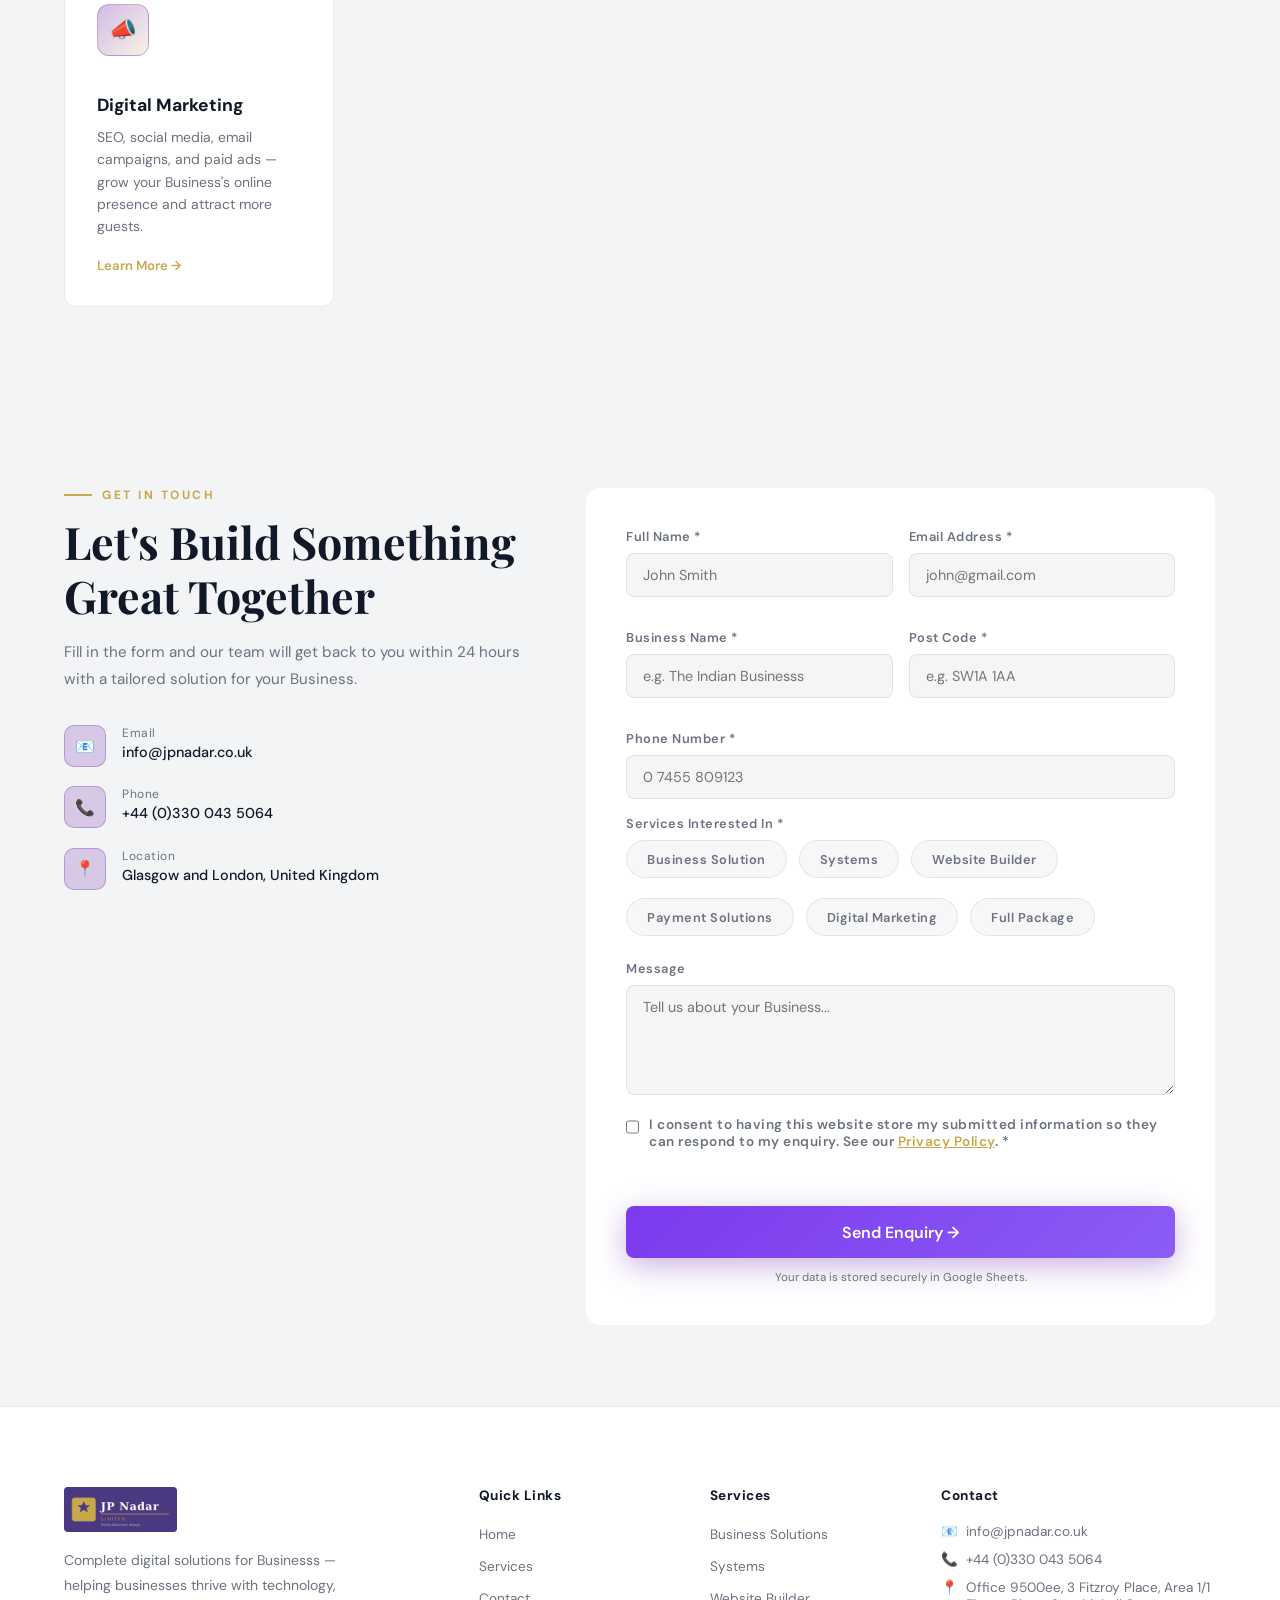
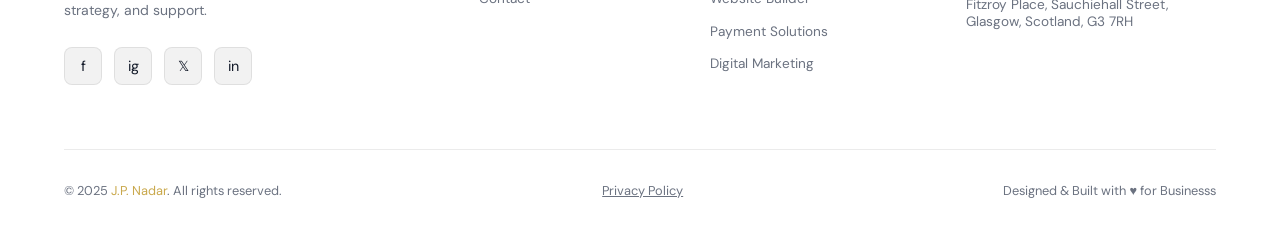
==== commit 3359628b: "fix: standardize headers, footers, and mobile menus across all pages" ====
--- a/index.html
+++ b/index.html
@@ -268,7 +268,7 @@
   <footer>
     <div class="footer-grid">
       <div class="footer-brand">
-        <a href="index.html" class="logo">J.P. Nadar</a>
+        <a href="index.html" class="footer-logo"><img src="images/logo.png" alt="J.P. Nadar Logo" style="height: 45px; width: auto; margin-bottom: 1rem;" /></a>
         <p>Complete digital solutions for Businesss — helping businesses thrive with technology, strategy, and
           support.</p>
         <div class="footer-social">
